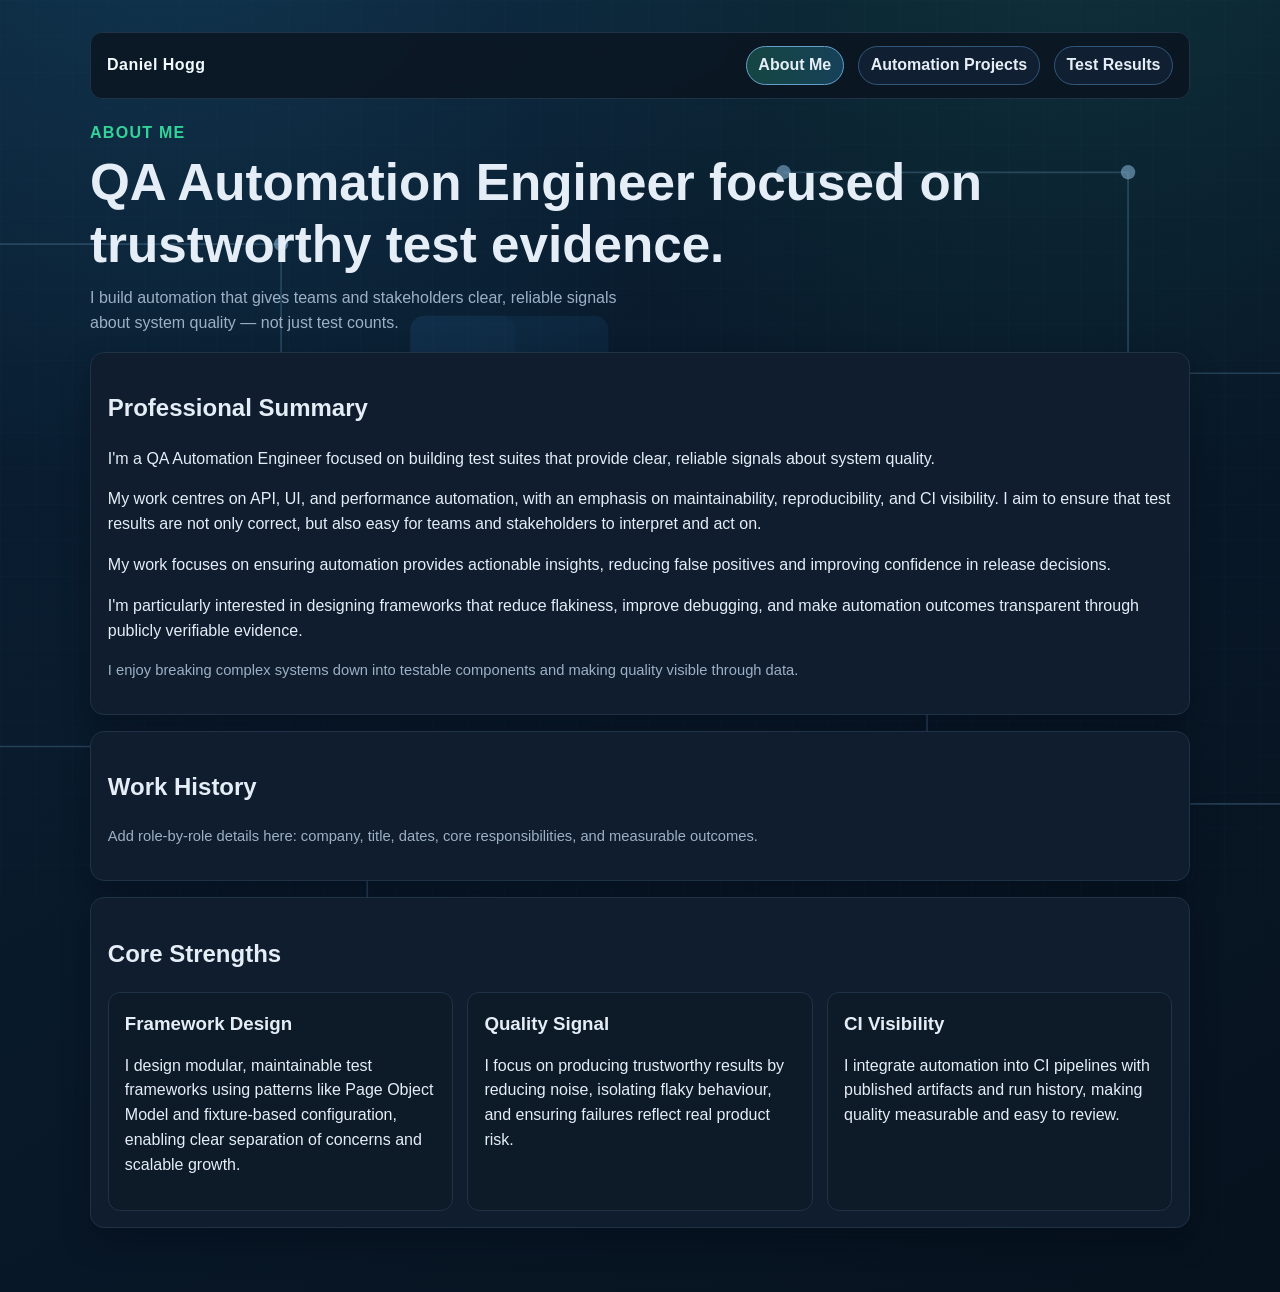
==== about.html @ 7fdfcf7d "feat: multi-page portfolio site with Playwright project integration Pages: - index.html: landing pag" ====
<!doctype html>
<html lang="en">
<head>
  <meta charset="utf-8">
  <meta name="viewport" content="width=device-width, initial-scale=1">
  <title>About Me | Daniel Hogg</title>
  <link rel="stylesheet" href="assets/styles.css">
</head>
<body>
  <div class="bg-grid" aria-hidden="true"></div>
  <main class="shell">
    <nav class="top-nav" aria-label="Primary">
      <a class="brand" href="index.html">Daniel Hogg</a>
      <div class="top-nav-links">
        <a href="about.html" aria-current="page">About Me</a>
        <a href="portfolio.html">Automation Projects</a>
        <a href="dashboard.html">Test Results</a>
      </div>
    </nav>

    <header class="hero">
      <p class="kicker">About Me</p>
      <h1>QA Automation Engineer focused on trustworthy test evidence.</h1>
      <p class="lede">
        I build automation that gives teams and stakeholders clear, reliable signals about system quality —
        not just test counts.
      </p>
    </header>

    <section class="panel">
      <h2>Professional Summary</h2>
      <p>I'm a QA Automation Engineer focused on building test suites that provide clear, reliable signals about system quality.</p>
      <p>My work centres on API, UI, and performance automation, with an emphasis on maintainability, reproducibility, and CI visibility. I aim to ensure that test results are not only correct, but also easy for teams and stakeholders to interpret and act on.</p>
      <p>My work focuses on ensuring automation provides actionable insights, reducing false positives and improving confidence in release decisions.</p>
      <p>I'm particularly interested in designing frameworks that reduce flakiness, improve debugging, and make automation outcomes transparent through publicly verifiable evidence.</p>
      <p class="muted">I enjoy breaking complex systems down into testable components and making quality visible through data.</p>
    </section>

    <section class="panel">
      <h2>Work History</h2>
      <p class="muted">Add role-by-role details here: company, title, dates, core responsibilities, and measurable outcomes.</p>
    </section>

    <section class="panel">
      <h2>Core Strengths</h2>
      <div class="highlights">
        <article class="highlight-card">
          <h3>Framework Design</h3>
          <p>I design modular, maintainable test frameworks using patterns like Page Object Model and fixture-based configuration, enabling clear separation of concerns and scalable growth.</p>
        </article>
        <article class="highlight-card">
          <h3>Quality Signal</h3>
          <p>I focus on producing trustworthy results by reducing noise, isolating flaky behaviour, and ensuring failures reflect real product risk.</p>
        </article>
        <article class="highlight-card">
          <h3>CI Visibility</h3>
          <p>I integrate automation into CI pipelines with published artifacts and run history, making quality measurable and easy to review.</p>
        </article>
      </div>
    </section>
  </main>
</body>
</html>
---- assets/styles.css ----
:root {
  --bg: #070d14;
  --bg-soft: #0d1724;
  --ink: #e5edf7;
  --muted: #9db0c6;
  --accent: #34d399;
  --accent-2: #38bdf8;
  --line: #1f3246;
  --card: #0f1d2e;
  --danger: #f87171;
  --ok: #4ade80;
  --warn: #f59e0b;
}

* { box-sizing: border-box; }

body {
  margin: 0;
  color: var(--ink);
  background: radial-gradient(circle at 15% -10%, rgba(56, 189, 248, 0.14), transparent 35%),
              radial-gradient(circle at 85% -10%, rgba(52, 211, 153, 0.12), transparent 34%),
              url("qa-bg.svg") center top / cover no-repeat,
              var(--bg);
  font-family: "Segoe UI Variable", "Trebuchet MS", "Tahoma", sans-serif;
  min-height: 100vh;
  line-height: 1.55;
}

.bg-grid {
  position: fixed;
  inset: 0;
  pointer-events: none;
  background-image: linear-gradient(to right, rgba(56, 189, 248, 0.07) 1px, transparent 1px),
                    linear-gradient(to bottom, rgba(56, 189, 248, 0.06) 1px, transparent 1px);
  background-size: 36px 36px;
  opacity: 0.35;
}

.shell {
  width: min(1100px, 92vw);
  margin: 0 auto;
  padding: 2rem 0 4rem;
  position: relative;
  z-index: 1;
}

.top-nav {
  display: flex;
  justify-content: space-between;
  align-items: center;
  gap: 1rem;
  padding: 0.8rem 1rem;
  border: 1px solid var(--line);
  border-radius: 12px;
  background: rgba(11, 21, 33, 0.84);
  backdrop-filter: blur(8px);
}

.brand {
  color: #f3fbff;
  font-weight: 800;
  text-decoration: none;
  letter-spacing: 0.03em;
}

.top-nav-links {
  display: flex;
  flex-wrap: wrap;
  gap: 0.9rem;
}

.top-nav-links a {
  color: var(--ink);
  text-decoration: none;
  font-weight: 600;
  border: 1px solid #31577a;
  background: rgba(17, 33, 51, 0.9);
  border-radius: 999px;
  padding: 0.38rem 0.72rem;
  display: inline-flex;
  align-items: center;
}

.top-nav-links a:hover,
.top-nav-links a:focus-visible {
  color: #ffffff;
  border-color: #66a0c9;
  background: rgba(27, 52, 77, 0.95);
}

.top-nav-links a[aria-current="page"] {
  border-color: #66a0c9;
  background: linear-gradient(90deg, rgba(52, 211, 153, 0.25), rgba(56, 189, 248, 0.25));
}

.hero h1 {
  margin: 0.4rem 0 0;
  font-size: clamp(2rem, 4vw, 3.25rem);
  line-height: 1.2;
}

.hero {
  margin-top: 1.4rem;
}

.hero-home {
  display: grid;
  grid-template-columns: 1.35fr 1fr;
  gap: 1rem;
  align-items: stretch;
}

.hero-copy,
.hero-graphic {
  border: 1px solid var(--line);
  border-radius: 16px;
  background: linear-gradient(180deg, rgba(15, 29, 46, 0.96), rgba(9, 18, 31, 0.96));
  box-shadow: 0 14px 38px rgba(0, 0, 0, 0.3);
  padding: 1.2rem;
}

.hero-graphic {
  position: relative;
  overflow: hidden;
}

.hero-graphic::before {
  content: "";
  position: absolute;
  right: -42px;
  top: -58px;
  width: 180px;
  height: 180px;
  background: radial-gradient(circle, rgba(56, 189, 248, 0.42), transparent 66%);
}

.hero-graphic h2 {
  margin-top: 0;
}

.hero-graphic ul {
  margin: 0;
  padding-left: 1.1rem;
}

.hero-graphic li {
  margin-bottom: 0.45rem;
}

.kicker {
  color: var(--accent);
  text-transform: uppercase;
  letter-spacing: 0.08em;
  font-weight: 700;
  margin: 0;
}

.lede {
  margin-top: 0.7rem;
  max-width: 60ch;
  color: var(--muted);
}

.cards {
  display: grid;
  grid-template-columns: repeat(auto-fit, minmax(260px, 1fr));
  gap: 1rem;
}

.highlights {
  display: grid;
  grid-template-columns: repeat(auto-fit, minmax(220px, 1fr));
  gap: 0.9rem;
}

.highlight-card {
  border: 1px solid var(--line);
  border-radius: 12px;
  background: rgba(14, 27, 42, 0.9);
  padding: 1rem;
}

.highlight-card h3 {
  margin-top: 0;
  margin-bottom: 0.4rem;
}

.card, .panel {
  background: var(--card);
  border: 1px solid var(--line);
  border-radius: 14px;
  padding: 1.05rem;
  box-shadow: 0 14px 28px rgba(2, 10, 20, 0.35);
  margin-top: 1rem;
}

.card h3 {
  margin-top: 0;
}

.status {
  display: inline-block;
  padding: 0.2rem 0.55rem;
  border-radius: 999px;
  font-size: 0.78rem;
  font-weight: 700;
  text-transform: uppercase;
  letter-spacing: 0.05em;
}

.status.passed { background: rgba(74, 222, 128, 0.16); color: var(--ok); }
.status.failed { background: rgba(248, 113, 113, 0.16); color: var(--danger); }
.status.skipped, .status.not-run, .status.partial { background: rgba(245, 158, 11, 0.16); color: var(--warn); }

.muted { color: var(--muted); font-size: 0.92rem; }

.stale {
  color: var(--warn);
  font-weight: 700;
}

.cta-row,
.link-row {
  display: flex;
  flex-wrap: wrap;
  gap: 0.7rem;
  margin-top: 1rem;
}

.btn,
.link-row a,
.back-link {
  display: inline-flex;
  align-items: center;
  justify-content: center;
  min-height: 2.2rem;
  border-radius: 999px;
  border: 1px solid transparent;
  padding: 0.45rem 0.85rem;
  text-decoration: none;
  font-weight: 700;
  transition: transform 0.18s ease, border-color 0.18s ease, background-color 0.18s ease;
}

.btn-primary {
  color: #03111d;
  background: linear-gradient(90deg, var(--accent), var(--accent-2));
}

.btn-outline,
.link-row a,
.back-link {
  color: var(--ink);
  border-color: #31577a;
  background: rgba(14, 26, 41, 0.78);
}

.btn:hover,
.btn:focus-visible,
.link-row a:hover,
.link-row a:focus-visible,
.back-link:hover,
.back-link:focus-visible {
  transform: translateY(-1px);
  border-color: #5a88b1;
}

.meta-grid {
  display: grid;
  grid-template-columns: repeat(auto-fit, minmax(220px, 1fr));
  gap: 0.8rem;
}

.suite-table {
  width: 100%;
  border-collapse: collapse;
}

.suite-table th, .suite-table td {
  border-bottom: 1px solid var(--line);
  text-align: left;
  padding: 0.6rem 0.45rem;
  font-size: 0.95rem;
  vertical-align: top;
}

.suite-table th {
  color: var(--muted);
  font-weight: 700;
}

.history-list {
  list-style: none;
  padding: 0;
  margin: 0;
}

.history-list li {
  border-bottom: 1px solid var(--line);
  padding: 0.6rem 0;
  display: flex;
  justify-content: space-between;
  gap: 0.8rem;
  align-items: center;
}

@media (max-width: 700px) {
  .top-nav {
    flex-direction: column;
    align-items: flex-start;
  }

  .hero-home {
    grid-template-columns: 1fr;
  }

  .suite-table { font-size: 0.86rem; display: block; overflow-x: auto; }

  .proof-strip { flex-direction: column; gap: 0.3rem; }
  .strip-sep { display: none; }
}

/* ── Proof strip ─────────────────────────────── */
.proof-strip {
  display: flex;
  flex-wrap: wrap;
  align-items: center;
  gap: 0.5rem 0.8rem;
  margin-top: 1rem;
  padding: 0.65rem 1rem;
  border: 1px solid var(--line);
  border-radius: 10px;
  background: rgba(9, 18, 31, 0.82);
  font-size: 0.9rem;
}

.strip-item { display: flex; align-items: center; gap: 0.3rem; }
.strip-sep  { color: var(--line); }
.strip-muted { color: var(--muted); }
.strip-ok   { color: var(--ok);   font-weight: 700; }
.strip-fail { color: var(--danger); font-weight: 700; }

.strip-tools { display: flex; flex-wrap: wrap; gap: 0.35rem; }

.tool-chip {
  background: rgba(52, 211, 153, 0.12);
  color: var(--accent);
  border: 1px solid rgba(52, 211, 153, 0.28);
  border-radius: 999px;
  padding: 0.1rem 0.5rem;
  font-size: 0.82rem;
  font-weight: 600;
}

/* ── Portfolio card fields ───────────────────── */
.field-label {
  color: var(--muted);
  font-weight: 600;
  font-size: 0.82rem;
  text-transform: uppercase;
  letter-spacing: 0.05em;
  display: block;
  margin-bottom: 0.1rem;
}

.portfolio-field {
  margin: 0.45rem 0;
  font-size: 0.93rem;
}

/* ── Dashboard context ───────────────────────── */
.dashboard-context {
  margin-top: 0.5rem;
  max-width: 72ch;
  color: var(--muted);
  font-size: 0.92rem;
}

/* ── Project context panel ───────────────────── */
.project-context {
  margin-top: 1rem;
}

.project-context ul {
  margin: 0.4rem 0 0;
  padding-left: 1.1rem;
}

.project-context li {
  margin-bottom: 0.35rem;
  font-size: 0.95rem;
}
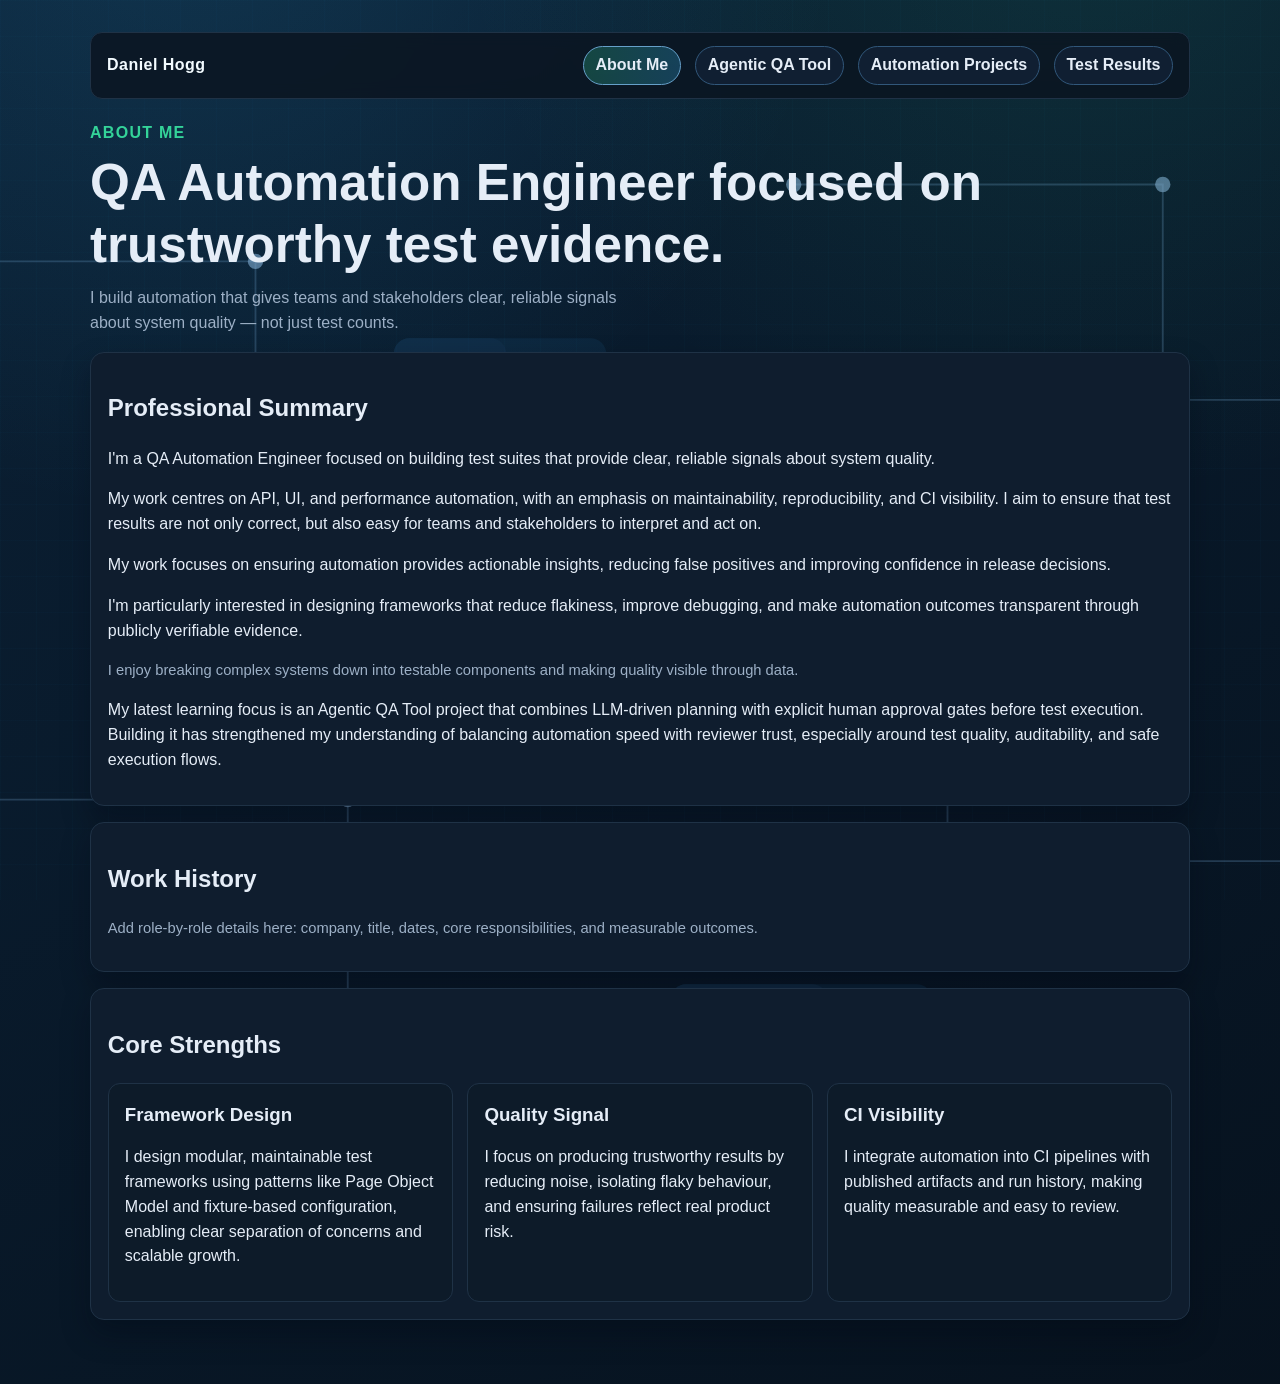
==== commit b8fdcd9b: "feat: add Agentic QA Tool page and site-wide navigation links" ====
--- a/about.html
+++ b/about.html
@@ -13,6 +13,7 @@
       <a class="brand" href="index.html">Daniel Hogg</a>
       <div class="top-nav-links">
         <a href="about.html" aria-current="page">About Me</a>
+        <a href="agentic-qa-tool.html">Agentic QA Tool</a>
         <a href="portfolio.html">Automation Projects</a>
         <a href="dashboard.html">Test Results</a>
       </div>
@@ -34,6 +35,12 @@
       <p>My work focuses on ensuring automation provides actionable insights, reducing false positives and improving confidence in release decisions.</p>
       <p>I'm particularly interested in designing frameworks that reduce flakiness, improve debugging, and make automation outcomes transparent through publicly verifiable evidence.</p>
       <p class="muted">I enjoy breaking complex systems down into testable components and making quality visible through data.</p>
+      <p>
+        My latest learning focus is an Agentic QA Tool project that combines LLM-driven planning with
+        explicit human approval gates before test execution. Building it has strengthened my understanding
+        of balancing automation speed with reviewer trust, especially around test quality, auditability,
+        and safe execution flows.
+      </p>
     </section>
 
     <section class="panel">
--- a/assets/styles.css
+++ b/assets/styles.css
@@ -271,6 +271,18 @@
   gap: 0.8rem;
 }
 
+.meta-value {
+  display: inline-block;
+  max-width: 100%;
+  overflow-wrap: anywhere;
+  word-break: break-word;
+}
+
+.meta-value-commit {
+  font-size: clamp(0.72rem, 1.5vw, 0.9rem);
+  line-height: 1.35;
+}
+
 .suite-table {
   width: 100%;
   border-collapse: collapse;
@@ -366,6 +378,32 @@
 .portfolio-field {
   margin: 0.45rem 0;
   font-size: 0.93rem;
+
+/* ── Portfolio category grouping ─────────────── */
+.portfolio-category {
+  margin-top: 2rem;
+}
+
+.category-heading {
+  font-size: 1.05rem;
+  font-weight: 600;
+  letter-spacing: 0.06em;
+  text-transform: uppercase;
+  color: var(--muted);
+  margin: 0 0 0.75rem;
+  padding-bottom: 0.4rem;
+  border-bottom: 1px solid var(--line);
+}
+
+.portfolio-grid {
+  display: grid;
+  grid-template-columns: repeat(auto-fit, minmax(480px, 1fr));
+  gap: 1rem;
+}
+
+.portfolio-card {
+  min-width: 0;
+}
 }
 
 /* ── Dashboard context ───────────────────────── */
